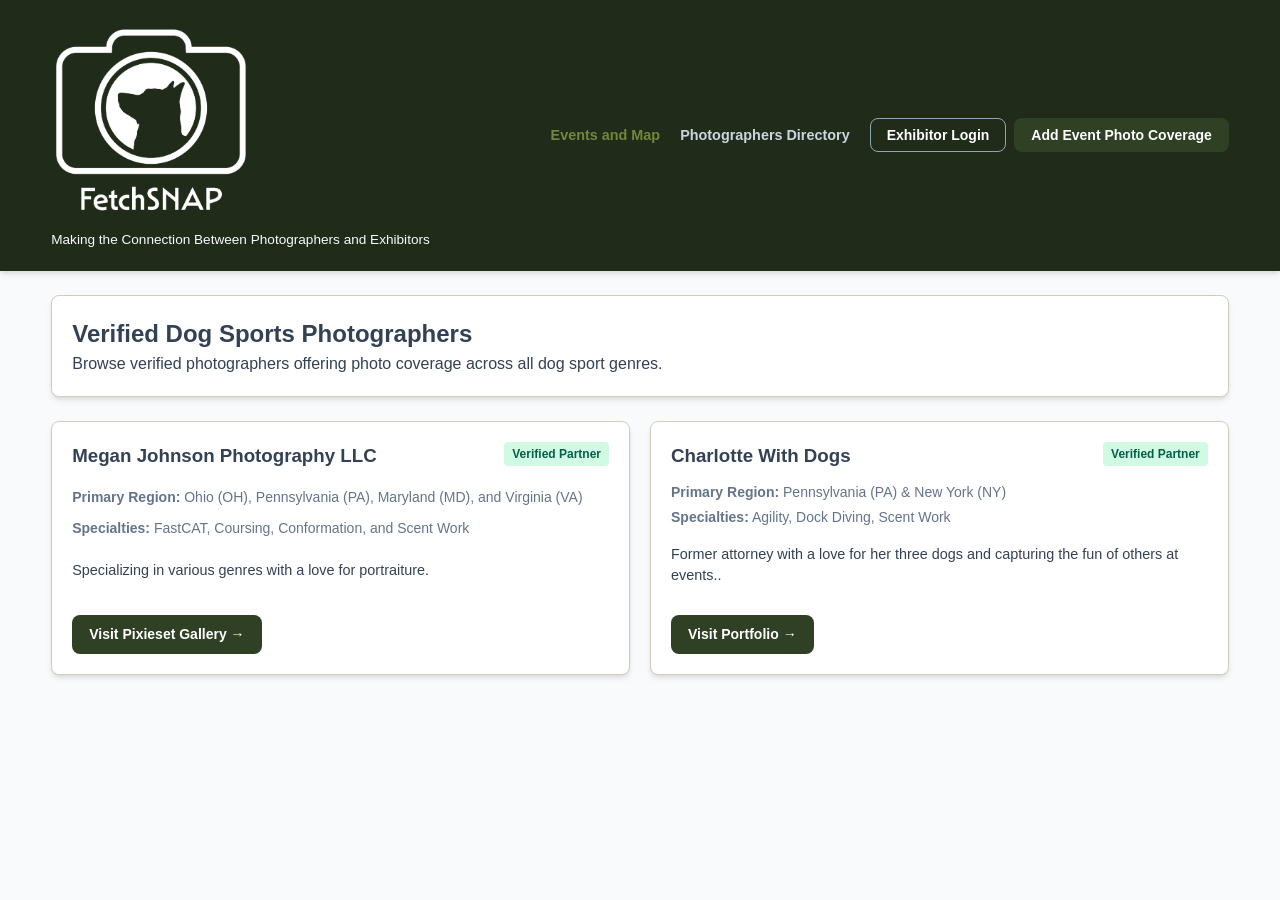
==== photographers.html @ 3e8a8dab "Add photographers page, map integration, user auth, and Flodesk alerts" ====
<!DOCTYPE html>
<html lang="en">
<head>
  <meta charset="UTF-8">
  <meta name="viewport" content="width=device-width, initial-scale=1.0">
  <title>FetchSNAP - Find your dog sport event galleries today</title>
  <link rel="stylesheet" href="styles.css">
</head>
<body>

  <header class="app-header">
    <div class="container header-container">
      <div class="brand">
        <h1><img src="/images/FetchSnap_Logo-wht.png" width="200px"></h1>
        <p class="tagline">Making the Connection Between Photographers and Exhibitors</p>
      </div>

      <nav class="main-nav" aria-label="Main Navigation">
        <a href="index.html" class="nav-link active" aria-current="page">Events and Map</a>
        <a href="photographers.html" class="nav-link">Photographers Directory</a>
        
        <div class="auth-controls">
          <button id="auth-btn" class="btn btn-outline" aria-label="Log in to account">Exhibitor Login</button>
          <button id="view-saved-btn" class="btn btn-secondary hidden" aria-label="View saved events">
            Saved (<span id="saved-count">0</span>)
          </button>
          <button id="open-submit-btn" class="btn btn-primary">Add Event Photo Coverage</button>
        </div>
      </nav>
    </div>
  </header>

  <main class="container">
    <section class="card">
      <h2>Verified Dog Sports Photographers</h2>
      <p>Browse verified photographers offering photo coverage across all dog sport genres.</p>
    </section>

    <section class="photographer-grid">
      
      <article class="photographer-card card">
        <div class="photographer-header">
          <h3>Megan Johnson Photography LLC</h3>
          <span class="badge badge-live">Verified Partner</span>
        </div>
        <p class="photographer-location"><strong>Primary Region:</strong> Ohio (OH), Pennsylvania (PA), Maryland (MD), and Virginia (VA)</p>
        <p class="photographer-sports"><strong>Specialties:</strong> FastCAT, Coursing, Conformation, and Scent Work</p>
        <p class="photographer-bio">Specializing in various genres with a love for portraiture.</p>
        <div class="photographer-actions">
          <a href="https://meganjohnsonphotographyllc.pixieset.com" target="_blank" rel="noopener noreferrer" class="btn btn-primary" aria-label="Visit Megan Johnson Photography Pixieset Gallery">
            Visit Pixieset Gallery &rarr;
          </a>
        </div>
      </article>

      <article class="photographer-card card">
        <div class="photographer-header">
          <h3>Charlotte With Dogs</h3>
          <span class="badge badge-live">Verified Partner</span>
        </div>
        <p class="photographer-location"><strong>Primary Region:</strong> Pennsylvania (PA) & New York (NY)</p>
        <p class="photographer-sports"><strong>Specialties:</strong> Agility, Dock Diving, Scent Work</p>
        <p class="photographer-bio">Former attorney with a love for her three dogs and capturing the fun of others at events..</p>
        <div class="photographer-actions">
          <a href="https://charlottewithdogs.pixieset.com" target="_blank" rel="noopener noreferrer" class="btn btn-primary" aria-label="Visit Apex Canine Sports Media Portfolio Platform">
            Visit Portfolio &rarr;
          </a>
        </div>
      </article>

    </section>
  </main>

</body>
</html>
---- styles.css ----
:root {
  --primary-color: #2f4025;
  --primary-hover: #71883a;
  --secondary-color: #202c19;
  --accent-color: #d3a29b;
  --bg-color: #f8fafc;
  --card-bg: #ffffff;
  --text-main: #334155;
  --text-muted: #64748b;
  --border-color: #d1cebd;
  --radius: 8px;
  --shadow: 0 4px 6px -1px rgba(0, 0, 0, 0.1), 0 2px 4px -1px rgba(0, 0, 0, 0.06);
}

* {
  box-sizing: border-box;
  margin: 0;
  padding: 0;
}

body {
  font-family: -apple-system, BlinkMacSystemFont, "Segoe UI", Roboto, Helvetica, Arial, sans-serif;
  background-color: var(--bg-color);
  color: var(--text-main);
  line-height: 1.5;
  padding-bottom: 3rem;
}

.container {
  width: 92%;
  max-width: 1200px;
  margin: 0 auto;
}

.hidden { display: none !important; }
.sr-only { position: absolute; width: 1px; height: 1px; padding: 0; overflow: hidden; clip: rect(0,0,0,0); border: 0; }

.app-header {
  background-color: var(--secondary-color);
  color: #ffffff;
  padding: 1.25rem 0;
  margin-bottom: 1.5rem;
  box-shadow: var(--shadow);
}

.header-container {
  display: flex;
  flex-direction: column;
  gap: 1rem;
}

.brand h1 { color: #ffffff; font-size: 1.6rem; font-weight: 700; }
.brand span { color: #71883a; }
.brand .tagline { color: #f8fafc; font-size: 0.85rem; }

.main-nav {
  display: flex;
  flex-direction: column;
  gap: 0.75rem;
}

.nav-link {
  color: #cbd5e1;
  text-decoration: none;
  font-weight: 600;
  font-size: 0.90rem;
}

.nav-link.active, .nav-link:hover { color: #71883a; }

.auth-controls {
  display: flex;
  flex-wrap: wrap;
  gap: 0.5rem;
}

.card {
  background-color: var(--card-bg);
  border-radius: var(--radius);
  border: 1px solid var(--border-color);
  padding: 1.25rem;
  box-shadow: var(--shadow);
  margin-bottom: 1.5rem;
}

.search-controls {
  display: flex;
  flex-direction: column;
  gap: 1rem;
}

.form-group {
  display: flex;
  flex-direction: column;
  gap: 0.25rem;
}

.form-group label {
  font-size: 0.85rem;
  font-weight: 600;
  color: var(--text-main);
}

input[type="text"],
input[type="email"],
input[type="number"],
input[type="date"],
input[type="url"],
select,
textarea {
  width: 100%;
  padding: 0.6rem 0.75rem;
  border: 1px solid var(--border-color);
  border-radius: calc(var(--radius) - 2px);
  font-size: 0.95rem;
  background-color: #ffffff;
}

.search-meta {
  display: flex;
  flex-direction: column;
  gap: 0.5rem;
  margin-top: 1rem;
  padding-top: 0.75rem;
  border-top: 1px solid var(--border-color);
}

.meta-buttons { display: flex; gap: 0.5rem; }

.map-container {
  height: 320px;
  width: 100%;
  border-radius: var(--radius);
  border: 1px solid var(--border-color);
  z-index: 1;
}

.events-grid, .photographer-grid {
  display: grid;
  grid-template-columns: 1fr;
  gap: 1.25rem;
}

.event-card, .photographer-card {
  background-color: var(--card-bg);
  border: 1px solid var(--border-color);
  border-radius: var(--radius);
  padding: 1.25rem;
  box-shadow: var(--shadow);
  display: flex;
  flex-direction: column;
  justify-content: space-between;
}

.card-header, .photographer-header {
  display: flex;
  justify-content: space-between;
  align-items: flex-start;
  margin-bottom: 0.75rem;
  gap: 0.5rem;
}

.card-title { font-size: 1.1rem; margin-bottom: 0.5rem; }
.card-meta, .photographer-location, .photographer-sports { font-size: 0.875rem; color: var(--text-muted); margin-bottom: 0.25rem; }
.photographer-bio { font-size: 0.9rem; margin: 0.75rem 0; }

.card-actions, .photographer-actions {
  display: flex;
  flex-wrap: wrap;
  gap: 0.5rem;
  margin-top: 1rem;
}

.badge {
  display: inline-block;
  padding: 0.2rem 0.5rem;
  font-size: 0.75rem;
  font-weight: 700;
  border-radius: 4px;
}

.badge-live { background-color: #d1fae5; color: #065f46; }
.badge-preorder { background-color: #e0f2fe; color: #075985; }
.badge-proofing { background-color: #fef3c7; color: #92400e; }

.sport-tag {
  font-size: 0.75rem;
  font-weight: 600;
  color: var(--primary-color);
  background-color: #eff6ff;
  padding: 0.2rem 0.5rem;
  border-radius: 4px;
}

.btn {
  display: inline-flex;
  align-items: center;
  justify-content: center;
  padding: 0.5rem 1rem;
  font-size: 0.875rem;
  font-weight: 600;
  border-radius: var(--radius);
  border: 1px solid transparent;
  cursor: pointer;
  text-decoration: none;
  transition: background-color 0.15s ease;
}

.btn-primary { background-color: var(--primary-color); color: #ffffff; }
.btn-primary:hover { background-color: var(--primary-hover); }
.btn-secondary { background-color: #e2e8f0; color: var(--text-main); }
.btn-outline { border-color: #94a3b8; color: #ffffff; background: transparent; }
.btn-outline:hover { background-color: rgba(255,255,255,0.1); }
.btn-sm { padding: 0.35rem 0.65rem; font-size: 0.8rem; }
.btn-block { width: 100%; }

.modal-overlay {
  position: fixed;
  top: 0; left: 0; right: 0; bottom: 0;
  background-color: rgba(15, 23, 42, 0.65);
  display: flex;
  align-items: center;
  justify-content: center;
  z-index: 1000;
  padding: 1rem;
}

.modal-content {
  position: relative;
  width: 100%;
  max-width: 520px;
  max-height: 90vh;
  overflow-y: auto;
  margin-bottom: 0;
}

.modal-lg { max-width: 680px; }
.modal-close-btn { position: absolute; top: 1rem; right: 1rem; background: none; border: none; font-size: 1.5rem; cursor: pointer; color: var(--text-muted); }

.status-msg { margin-top: 0.75rem; font-size: 0.875rem; font-weight: 600; }
.status-msg.success { color: #059669; }

@media (min-width: 640px) {
  .header-container { flex-direction: row; justify-content: space-between; align-items: center; }
  .main-nav { flex-direction: row; align-items: center; gap: 1.25rem; }
  .search-controls { display: grid; grid-template-columns: repeat(2, 1fr); }
  .search-input-group { grid-column: span 2; }
  .search-meta { flex-direction: row; justify-content: space-between; align-items: center; }
  .events-grid, .photographer-grid { grid-template-columns: repeat(2, 1fr); }
  .form-grid { display: grid; grid-template-columns: repeat(2, 1fr); gap: 1rem; }
}

@media (min-width: 1024px) {
  .search-controls { grid-template-columns: 2fr 1fr 1fr 1fr; }
  .search-input-group { grid-column: span 1; }
  .events-grid { grid-template-columns: repeat(3, 1fr); }
  .map-container { height: 400px; }
}
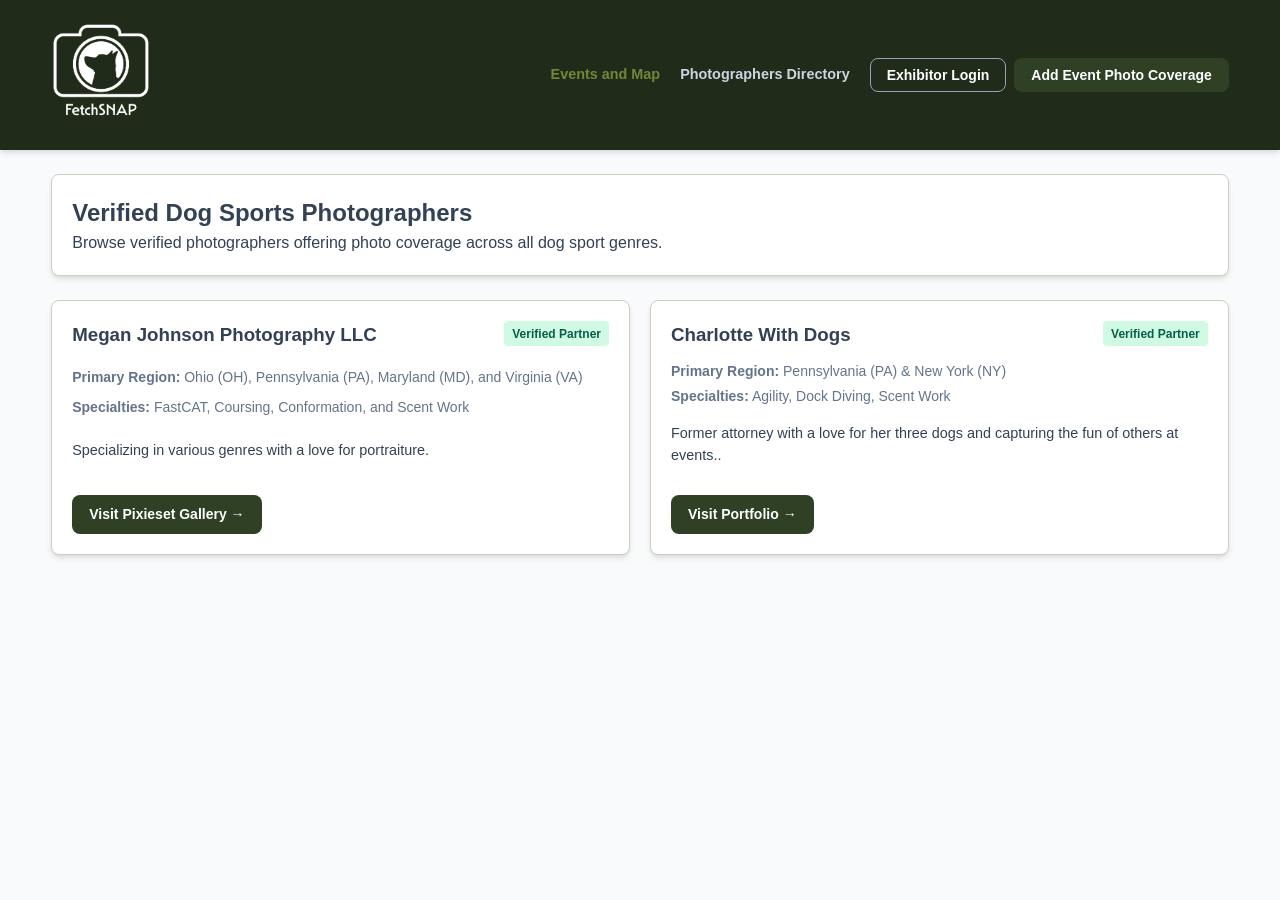
==== commit 580d5683: "changed styling and made logo smaller" ====
--- a/photographers.html
+++ b/photographers.html
@@ -11,8 +11,7 @@
   <header class="app-header">
     <div class="container header-container">
       <div class="brand">
-        <h1><img src="/images/FetchSnap_Logo-wht.png" width="200px"></h1>
-        <p class="tagline">Making the Connection Between Photographers and Exhibitors</p>
+        <h1><a href="/index.html"><img src="/images/FetchSnap_Logo-wht.png" width="100px"></a></h1>
       </div>
 
       <nav class="main-nav" aria-label="Main Navigation">
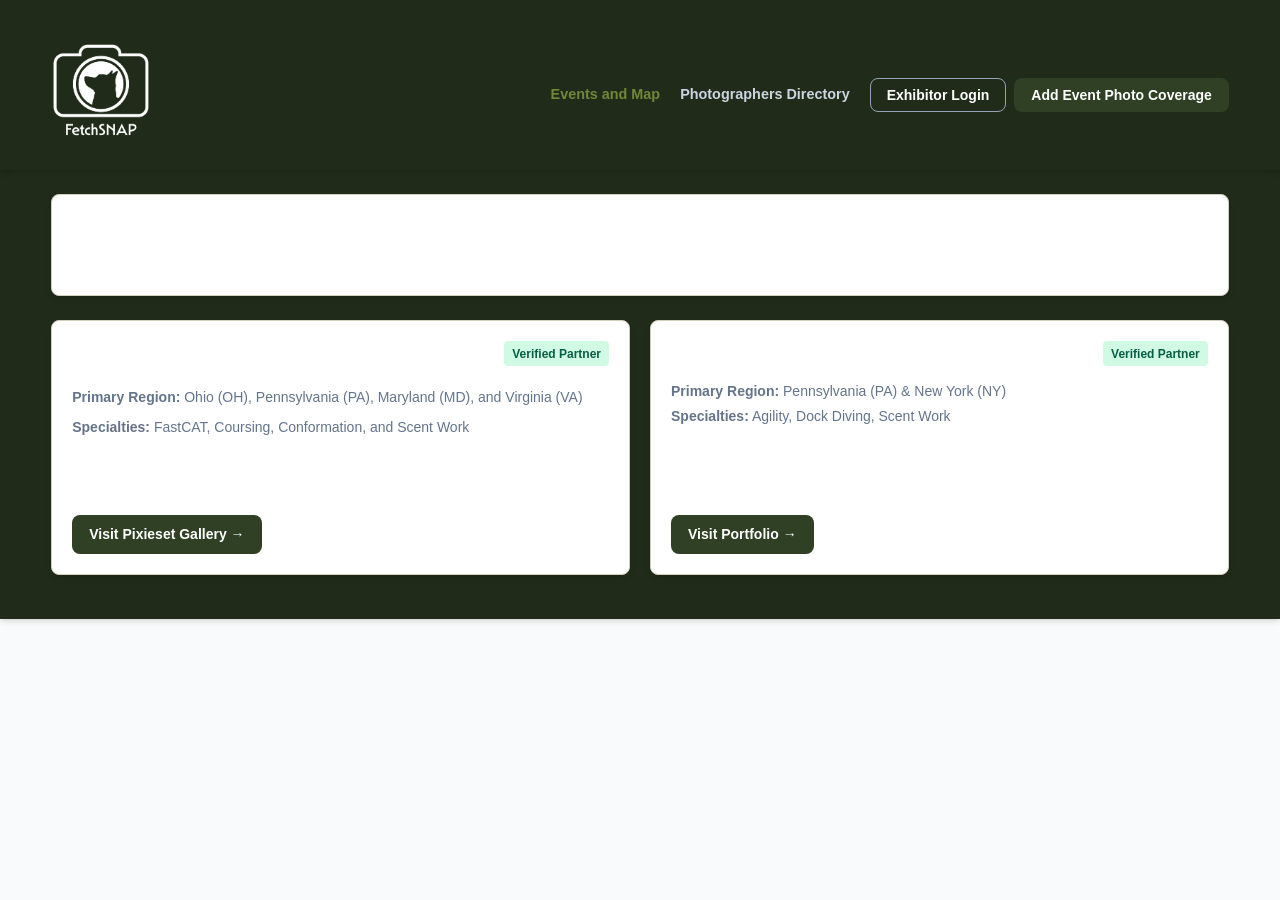
==== commit e0f0a77e: "fixed container issue in header" ====
--- a/photographers.html
+++ b/photographers.html
@@ -9,9 +9,10 @@
 <body>
 
   <header class="app-header">
-    <div class="container header-container">
-      <div class="brand">
-        <h1><a href="/index.html"><img src="/images/FetchSnap_Logo-wht.png" width="100px"></a></h1>
+    <header class="app-header">
+      <div class="container header-container">
+        <div class="brand">
+        <h1><a href="/ufl-capstone/index.html"><img src="/images/FetchSnap_Logo-wht.png" width="100px"></a></h1>
       </div>
 
       <nav class="main-nav" aria-label="Main Navigation">
